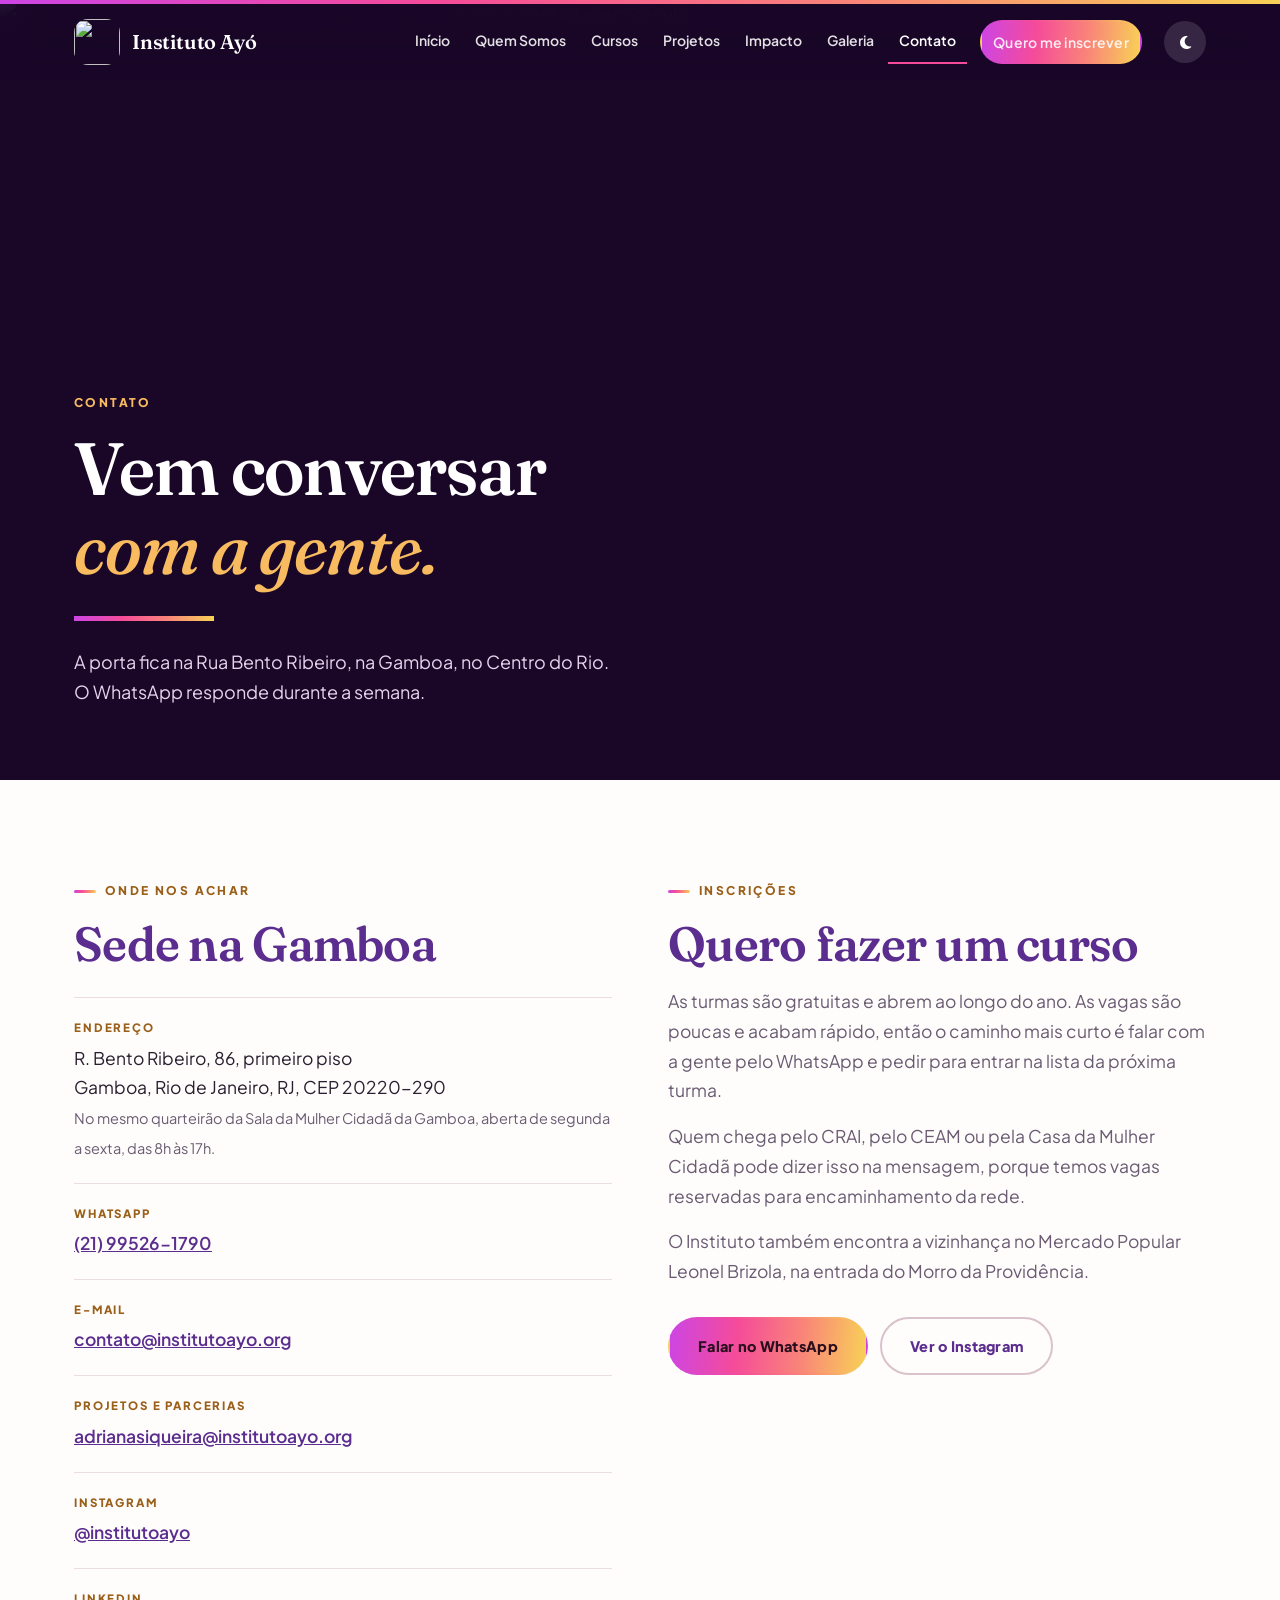
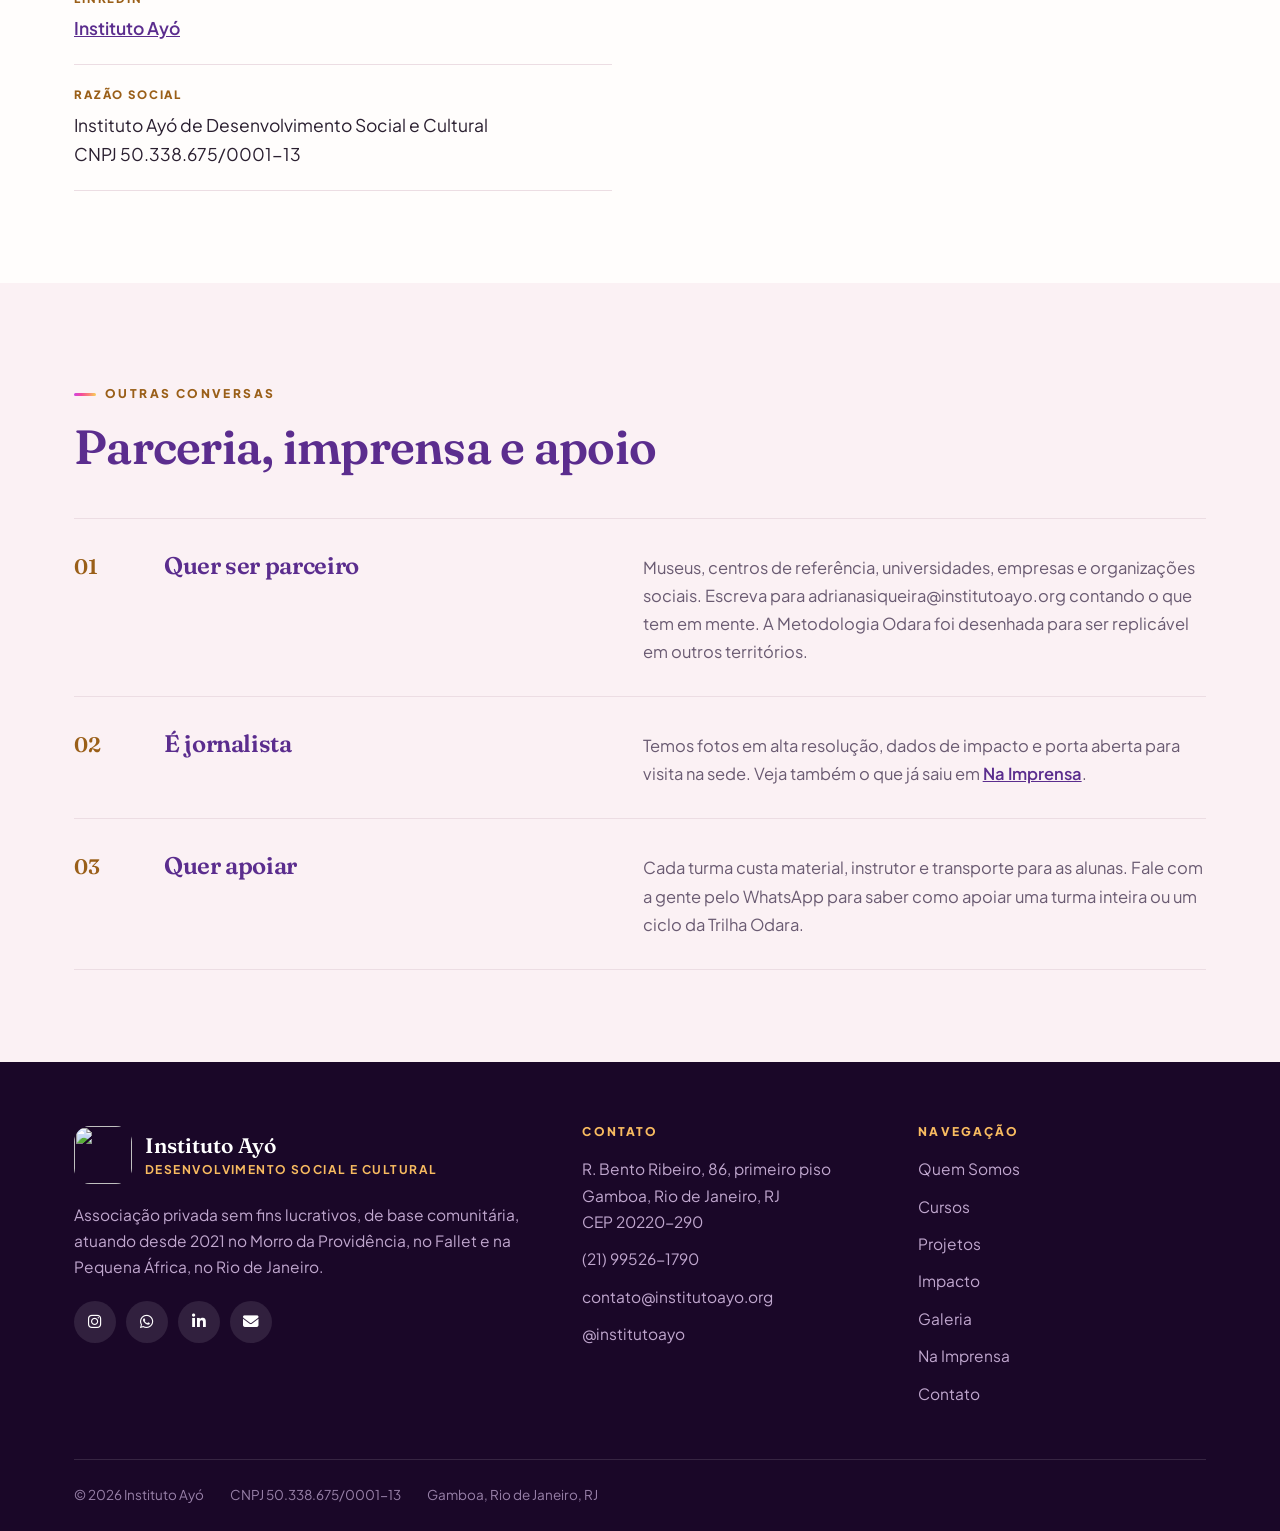
==== contato.html @ ba57f15f "Paginas, estilo, dados e configuracao do site" ====
<!DOCTYPE html>
<html lang="pt-BR">
<head>
<meta charset="UTF-8">
<meta name="viewport" content="width=device-width, initial-scale=1.0">
<title>Contato · Instituto Ayó</title>
<meta name="description" content="Fale com o Instituto Ayó. Sede na Rua Bento Ribeiro, 86, Gamboa, Centro do Rio de Janeiro. Inscrições nas turmas gratuitas pelo WhatsApp e pelo Instagram.">
<meta property="og:title" content="Contato · Instituto Ayó">
<meta property="og:description" content="Fale com o Instituto Ayó. Sede na Rua Bento Ribeiro, 86, Gamboa, Centro do Rio de Janeiro. Inscrições nas turmas gratuitas pelo WhatsApp e pelo Instagram.">
<meta property="og:image" content="https://www.institutoayo.org/img/institucional/sala-roda.jpg">
<meta property="og:type" content="website">
<meta property="og:locale" content="pt_BR">
<link rel="icon" type="image/png" href="img/marca/favicon.png">
<link rel="apple-touch-icon" href="img/marca/logo-ayo-180.png">
<link rel="preconnect" href="https://fonts.googleapis.com">
<link rel="preconnect" href="https://fonts.gstatic.com" crossorigin>
<link href="https://fonts.googleapis.com/css2?family=Fraunces:ital,opsz,wght@0,9..144,400..700;1,9..144,400..600&family=Plus+Jakarta+Sans:wght@400;500;600;700;800&display=swap" rel="stylesheet">
<link rel="stylesheet" href="https://cdnjs.cloudflare.com/ajax/libs/font-awesome/6.5.2/css/all.min.css">
<script>(function(){try{var t=localStorage.getItem('ayo-tema')||'claro';document.documentElement.setAttribute('data-tema',t);}catch(e){}})();</script>
<link rel="stylesheet" href="style.css?v=20260914a">
<noscript><style>.surge{opacity:1;transform:none}.sobe{opacity:1;transform:none}</style></noscript>
</head>
<body>
<header class="topo">
  <div class="env">
    <a class="marca" href="index.html">
      <img src="img/marca/logo-ayo-circulo.png" alt="" width="46" height="46">
      <b>Instituto Ayó</b>
    </a>
    <nav class="menu" id="menu">
      <a href="index.html">Início</a>
      <a href="sobre.html">Quem Somos</a>
      <a href="cursos.html">Cursos</a>
      <a href="projetos.html">Projetos</a>
      <a href="impacto.html">Impacto</a>
      <a href="galeria.html">Galeria</a>
      <a class="ativo" href="contato.html">Contato</a>
      <a class="botao botao--sol botao--pequeno" href="contato.html#inscricao">Quero me inscrever</a>
    </nav>
    <div class="topo-acoes">
      <button class="tema-btn" type="button" aria-label="Mudar o tema"></button>
      <button class="menu-btn" type="button" aria-label="Abrir o menu" aria-expanded="false" aria-controls="menu"><span></span></button>
    </div>
  </div>
</header>

<section class="abertura abertura--interna">
  <div class="abertura-foto">
    <img src="img/institucional/sala-roda.jpg" alt="Roda de conversa na sala do Instituto Ayó, com participantes sentadas em círculo" fetchpriority="high">
  </div>
  <div class="env">
    <div class="abertura-texto">
      <span class="olho olho--claro sobe d1">Contato</span>
      <h1><span class="sobe d2">Vem conversar</span> <em class="sobe d4">com a gente.</em></h1>
      <div class="risco" aria-hidden="true"></div>
      <p class="chamada sobe d7">A porta fica na Rua Bento Ribeiro, na Gamboa, no Centro do Rio. O WhatsApp responde durante a semana.</p>
    </div>
  </div>
</section>

<section class="secao">
  <div class="env">
    <div class="contato-grade">
      <div class="surge">
        <span class="olho">Onde nos achar</span>
        <h2 class="titulo-secao">Sede na Gamboa</h2>
        <ul class="contato-lista">
          <li><b>Endereço</b>R. Bento Ribeiro, 86, primeiro piso<br>Gamboa, Rio de Janeiro, RJ, CEP 20220-290<br><span style="color:var(--texto-suave);font-size:14.5px">No mesmo quarteirão da Sala da Mulher Cidadã da Gamboa, aberta de segunda a sexta, das 8h às 17h.</span></li>
          <li><b>WhatsApp</b><a href="https://wa.me/5521995261790" target="_blank" rel="noopener">(21) 99526-1790</a></li>
          <li><b>E-mail</b><a href="mailto:contato@institutoayo.org">contato@institutoayo.org</a></li>
          <li><b>Projetos e parcerias</b><a href="mailto:adrianasiqueira@institutoayo.org">adrianasiqueira@institutoayo.org</a></li>
          <li><b>Instagram</b><a href="https://www.instagram.com/institutoayo/" target="_blank" rel="noopener">@institutoayo</a></li>
          <li><b>LinkedIn</b><a href="https://www.linkedin.com/company/instituto-ayo" target="_blank" rel="noopener">Instituto Ayó</a></li>
          <li><b>Razão social</b>Instituto Ayó de Desenvolvimento Social e Cultural<br>CNPJ 50.338.675/0001-13</li>
        </ul>
      </div>
      <div class="surge" id="inscricao">
        <span class="olho">Inscrições</span>
        <h2 class="titulo-secao">Quero fazer um curso</h2>
        <p style="color:var(--texto-suave);margin-top:18px">As turmas são gratuitas e abrem ao longo do ano. As vagas são poucas e acabam rápido, então o caminho mais curto é falar com a gente pelo WhatsApp e pedir para entrar na lista da próxima turma.</p>
        <p style="color:var(--texto-suave);margin-top:16px">Quem chega pelo CRAI, pelo CEAM ou pela Casa da Mulher Cidadã pode dizer isso na mensagem, porque temos vagas reservadas para encaminhamento da rede.</p>
        <p style="color:var(--texto-suave);margin-top:16px">O Instituto também encontra a vizinhança no Mercado Popular Leonel Brizola, na entrada do Morro da Providência.</p>
        <div class="abertura-botoes" style="margin-top:30px">
          <a class="botao botao--sol" href="https://wa.me/5521995261790" target="_blank" rel="noopener">Falar no WhatsApp</a>
          <a class="botao botao--linha" href="https://www.instagram.com/institutoayo/" target="_blank" rel="noopener">Ver o Instagram</a>
        </div>
      </div>
    </div>
  </div>
</section>

<section class="secao secao--alt">
  <div class="env">
    <div class="cabeca surge">
      <span class="olho">Outras conversas</span>
      <h2 class="titulo-secao">Parceria, imprensa e apoio</h2>
    </div>
    <div class="areas surge">
      <article class="area">
        <b>01</b>
        <h3>Quer ser parceiro</h3>
        <p>Museus, centros de referência, universidades, empresas e organizações sociais. Escreva para adrianasiqueira@institutoayo.org contando o que tem em mente. A Metodologia Odara foi desenhada para ser replicável em outros territórios.</p>
      </article>
      <article class="area">
        <b>02</b>
        <h3>É jornalista</h3>
        <p>Temos fotos em alta resolução, dados de impacto e porta aberta para visita na sede. Veja também o que já saiu em <a href="imprensa.html" style="color:var(--roxo);font-weight:600">Na Imprensa</a>.</p>
      </article>
      <article class="area">
        <b>03</b>
        <h3>Quer apoiar</h3>
        <p>Cada turma custa material, instrutor e transporte para as alunas. Fale com a gente pelo WhatsApp para saber como apoiar uma turma inteira ou um ciclo da Trilha Odara.</p>
      </article>
    </div>
  </div>
</section>

<footer class="rodape">
  <div class="env">
    <div class="rodape-grade">
      <div>
        <div class="rodape-marca">
          <img src="img/marca/logo-ayo-circulo.png" alt="" width="56" height="56">
          <b>Instituto Ayó<span>Desenvolvimento social e cultural</span></b>
        </div>
        <p>Associação privada sem fins lucrativos, de base comunitária, atuando desde 2021 no Morro da Providência, no Fallet e na Pequena África, no Rio de Janeiro.</p>
        <div class="redes">
          <a href="https://www.instagram.com/institutoayo/" target="_blank" rel="noopener" aria-label="Instagram do Instituto Ayó"><i class="fab fa-instagram" aria-hidden="true"></i></a>
          <a href="https://wa.me/5521995261790" target="_blank" rel="noopener" aria-label="WhatsApp do Instituto Ayó"><i class="fab fa-whatsapp" aria-hidden="true"></i></a>
          <a href="https://www.linkedin.com/company/instituto-ayo" target="_blank" rel="noopener" aria-label="LinkedIn do Instituto Ayó"><i class="fab fa-linkedin-in" aria-hidden="true"></i></a>
          <a href="mailto:contato@institutoayo.org" aria-label="E-mail do Instituto Ayó"><i class="fas fa-envelope" aria-hidden="true"></i></a>
        </div>
      </div>
      <div>
        <h4>Contato</h4>
        <ul>
          <li>R. Bento Ribeiro, 86, primeiro piso<br>Gamboa, Rio de Janeiro, RJ<br>CEP 20220-290</li>
          <li><a href="https://wa.me/5521995261790" target="_blank" rel="noopener">(21) 99526-1790</a></li>
          <li><a href="mailto:contato@institutoayo.org">contato@institutoayo.org</a></li>
          <li><a href="https://www.instagram.com/institutoayo/" target="_blank" rel="noopener">@institutoayo</a></li>
        </ul>
      </div>
      <div>
        <h4>Navegação</h4>
        <ul>
          <li><a href="sobre.html">Quem Somos</a></li>
          <li><a href="cursos.html">Cursos</a></li>
          <li><a href="projetos.html">Projetos</a></li>
          <li><a href="impacto.html">Impacto</a></li>
          <li><a href="galeria.html">Galeria</a></li>
          <li><a href="imprensa.html">Na Imprensa</a></li>
          <li><a href="contato.html">Contato</a></li>
        </ul>
      </div>
    </div>
    <div class="rodape-base">
      <span>&copy; <span class="ano-atual">2026</span> Instituto Ayó</span>
      <span>CNPJ 50.338.675/0001-13</span>
      <span>Gamboa, Rio de Janeiro, RJ</span>
    </div>
  </div>
</footer>

<div class="lightbox" role="dialog" aria-modal="true" aria-label="Foto ampliada">
  <button class="lightbox-fechar" type="button" aria-label="Fechar">&times;</button>
  <figure><img alt=""><figcaption></figcaption></figure>
</div>

<script src="dados.js?v=20260914a"></script>
<script src="script.js?v=20260914a"></script>
</body>
</html>
---- style.css ----
/* ============================================================
   style.css — Instituto Ayó de Desenvolvimento Social e Cultural
   www.institutoayo.org

   As cores saíram dos pixels da logo original.
     Magenta   #CC45E5   topo do degradê
     Pink      #F54B9A
     Coral     #F98379
     Âmbar     #F8BB60
     Amarelo   #F8D256   base do degradê
     Roxo      #5B2D8E   estrutura, títulos, links
     Noite     #240B38   fundos escuros
     Preto     #0A0A0A   a silhueta do morro

   Tipografia
     Fraunces           display
     Plus Jakarta Sans  texto
   ============================================================ */

*, *::before, *::after { box-sizing: border-box; }
* { margin: 0; padding: 0; }

:root {
  --magenta: #CC45E5;
  --pink:    #F54B9A;
  --coral:   #F98379;
  --ambar:   #F8BB60;
  --amarelo: #F8D256;
  --roxo:    #5B2D8E;
  --roxo-vivo: #8A2BC4;
  --roxo-fundo: #3C1560;
  --noite:   #240B38;
  --noite-2: #1A0728;

  --sol: linear-gradient(96deg, var(--magenta) 0%, var(--pink) 34%, var(--coral) 66%, var(--amarelo) 100%);

  --fundo:       #FFFDFC;
  --fundo-alt:   #FBF1F4;
  --cartao:      #FFFFFF;
  --linha:       #ECDDE3;
  --linha-forte: #D9C2CC;
  --texto:       #2A1F30;
  --texto-suave: #6A5B72;
  --ouro-tinta:  #9A5F18;

  --display: 'Fraunces', 'Iowan Old Style', Georgia, serif;
  --corpo:   'Plus Jakarta Sans', 'Segoe UI', system-ui, sans-serif;

  --topo: 76px;
  --env: 1180px;

  --raio-foto: 18px;
  --raio-bloco: 16px;
  --raio-campo: 12px;
  --contorno: 1px solid rgba(42,31,48,.10);
}

[data-tema="escuro"] {
  --roxo:        #D8B4F8;
  --roxo-vivo:   #E5C8FF;
  --roxo-fundo:  #3C1560;
  --fundo:       #170724;
  --fundo-alt:   #200B31;
  --cartao:      #2A1040;
  --linha:       #402154;
  --linha-forte: #563070;
  --texto:       #F6EDF6;
  --texto-suave: #BCA6C6;
  --ouro-tinta:  #F0C176;
  --contorno: 1px solid rgba(255,255,255,.12);
}

html { overflow-x: hidden; scroll-behavior: smooth; scroll-padding-top: calc(var(--topo) + 16px); }
body {
  overflow-x: hidden;
  background: var(--fundo);
  color: var(--texto);
  font-family: var(--corpo);
  font-size: 17.5px;
  line-height: 1.7;
  -webkit-font-smoothing: antialiased;
}
img { max-width: 100%; display: block; }
a { color: inherit; }
:focus-visible { outline: 3px solid var(--pink); outline-offset: 3px; }

/* a faixa do pôr do sol no topo da página, assinatura da marca */
body::before {
  content: ""; position: fixed; inset: 0 0 auto 0; height: 4px; z-index: 200;
  background: var(--sol);
}

.env { width: min(var(--env), 100%); margin-inline: auto; padding-inline: 24px; }
.env--estreito { width: min(780px, 100%); }

/* ============================================================
   TIPOGRAFIA
   ============================================================ */
h1, h2, h3, h4 {
  font-family: var(--display);
  font-variation-settings: 'SOFT' 30, 'WONK' 1;
  line-height: 1.07;
  font-weight: 600;
  text-wrap: balance;
  letter-spacing: -.015em;
}
h1 em, h2 em, h3 em { font-style: italic; font-weight: 500; }

.titulo-pagina { font-size: clamp(40px, 6.6vw, 78px); }
.titulo-secao  { font-size: clamp(30px, 4.4vw, 48px); color: var(--roxo); }
.titulo-secao em { color: var(--roxo-vivo); }

.olho {
  display: inline-flex; align-items: center; gap: 9px;
  font-family: var(--corpo); font-size: 12px; font-weight: 800;
  letter-spacing: .2em; text-transform: uppercase;
  color: var(--ouro-tinta); margin-bottom: 16px;
}
.olho::before {
  content: ""; width: 22px; height: 3px; border-radius: 3px; background: var(--sol);
}
.olho--claro { color: var(--ambar); }

.cabeca { max-width: 66ch; margin-bottom: 46px; }
.apoio { color: var(--texto-suave); max-width: 62ch; margin-top: 18px; font-size: 18px; }

/* ============================================================
   BOTÕES
   ============================================================ */
.botao {
  display: inline-flex; align-items: center; gap: 9px;
  font-size: 14.5px; font-weight: 800; letter-spacing: .02em;
  padding: 15px 28px; border: 2px solid transparent; border-radius: 999px;
  text-decoration: none; cursor: pointer;
  transition: background .18s, color .18s, border-color .18s;
}
.botao--sol   { background: var(--sol); color: #2B0F1E; }
.botao--sol:hover { filter: brightness(1.07); }
.botao--roxo  { background: var(--roxo); color: #fff; }
[data-tema="escuro"] .botao--roxo { color: #1A0728; }
.botao--roxo:hover { background: var(--roxo-vivo); }
.botao--linha { border-color: var(--linha-forte); color: var(--roxo); }
.botao--linha:hover { border-color: var(--roxo); }
.botao--claro { border-color: rgba(255,255,255,.6); color: #fff; }
.botao--claro:hover { background: rgba(255,255,255,.14); }
.botao--pequeno { padding: 11px 18px; font-size: 13px; }

/* link de seguir adiante, no lugar de botão em bloco de conteúdo */
.adiante {
  display: inline-flex; align-items: center; gap: 8px; margin-top: 22px;
  font-weight: 800; font-size: 15px; color: var(--roxo); text-decoration: none;
  border-bottom: 2px solid var(--pink); padding-bottom: 3px;
}
.adiante:hover { border-bottom-color: var(--roxo); }
.adiante::after { content: "→"; }

/* ============================================================
   CABEÇALHO
   ============================================================ */
.topo {
  position: fixed; inset: 4px 0 auto 0; z-index: 90; height: var(--topo);
  display: flex; align-items: center;
  background: rgba(26, 7, 40, .38);
  backdrop-filter: blur(18px); -webkit-backdrop-filter: blur(18px);
  transition: background .3s;
}
.topo.solido { background: var(--noite-2); }
.topo .env { display: flex; align-items: center; gap: 22px; }
.marca { display: flex; align-items: center; gap: 12px; text-decoration: none; margin-right: auto; }
.marca img { width: 46px; height: 46px; border-radius: 14px; }
.marca b {
  font-family: var(--display); font-size: 20px; font-weight: 600;
  color: #fff; letter-spacing: -.01em; white-space: nowrap;
}
.menu { display: flex; align-items: center; gap: 3px; }
.menu a {
  color: rgba(255,255,255,.88); text-decoration: none;
  font-size: 14px; font-weight: 600; padding: 9px 11px; white-space: nowrap;
  border-bottom: 2px solid transparent; transition: border-color .18s, color .18s;
}
.menu a:hover { color: #fff; border-bottom-color: rgba(255,255,255,.5); }
.menu a.ativo { color: #fff; border-bottom-color: var(--pink); }
.menu .botao { margin-left: 10px; border-bottom: 0; }
.topo-acoes { display: flex; align-items: center; gap: 8px; }
.tema-btn, .menu-btn {
  width: 42px; height: 42px; display: grid; place-items: center;
  background: rgba(255,255,255,.13); border: 0; border-radius: 50%;
  color: #fff; cursor: pointer; font-size: 15px;
}
.tema-btn:hover, .menu-btn:hover { background: rgba(255,255,255,.26); }
.menu-btn { display: none; }
.menu-btn span { display: block; width: 19px; height: 2px; background: #fff; position: relative; }
.menu-btn span::before, .menu-btn span::after {
  content: ""; position: absolute; left: 0; width: 19px; height: 2px; background: #fff; transition: .25s;
}
.menu-btn span::before { top: -6px; } .menu-btn span::after { top: 6px; }
.menu-btn[aria-expanded="true"] span { background: transparent; }
.menu-btn[aria-expanded="true"] span::before { top: 0; transform: rotate(45deg); }
.menu-btn[aria-expanded="true"] span::after { top: 0; transform: rotate(-45deg); }

/* ============================================================
   ABERTURA
   ============================================================ */
.abertura {
  position: relative; min-height: min(90vh, 780px);
  display: flex; align-items: flex-end; overflow: hidden; background: var(--noite-2);
}
.abertura-foto { position: absolute; inset: 0; }
.abertura-foto img {
  width: 100%; height: 100%; object-fit: cover; object-position: 50% 32%;
  animation: respira 26s ease-in-out infinite alternate;
}
@keyframes respira { from { transform: scale(1.002); } to { transform: scale(1.1); } }
.abertura-foto::after {
  content: ""; position: absolute; inset: 0;
  background:
    linear-gradient(74deg, rgba(26,7,40,.96) 0%, rgba(26,7,40,.84) 36%, rgba(26,7,40,.22) 74%, rgba(26,7,40,.44) 100%),
    linear-gradient(to top, rgba(26,7,40,.88) 0%, rgba(26,7,40,0) 44%);
}
.abertura .env { position: relative; z-index: 2; padding-block: calc(var(--topo) + 64px) 72px; }
.abertura-texto { max-width: 42ch; }
.abertura h1 { font-size: clamp(38px, 6.4vw, 74px); color: #fff; }
.abertura h1 em { color: var(--ambar); }
.abertura .risco {
  height: 5px; width: 0; background: var(--sol); margin: 28px 0 26px;
  animation: risca 1.1s cubic-bezier(.2,.7,.2,1) .95s forwards;
}
@keyframes risca { to { width: 140px; } }
.abertura p.chamada { color: #E4D4EC; font-size: 18px; max-width: 50ch; }
.abertura-botoes { display: flex; gap: 12px; flex-wrap: wrap; margin-top: 32px; }

.sobe { display: inline-block; opacity: 0; transform: translateY(28px); animation: sobe .8s cubic-bezier(.2,.7,.2,1) forwards; }
@keyframes sobe { to { opacity: 1; transform: none; } }
.d1{animation-delay:.10s} .d2{animation-delay:.22s} .d3{animation-delay:.34s} .d4{animation-delay:.46s}
.d5{animation-delay:.58s} .d6{animation-delay:.70s} .d7{animation-delay:1s} .d8{animation-delay:1.15s}

.rolar {
  position: absolute; left: 50%; bottom: 20px; transform: translateX(-50%); z-index: 3;
  color: rgba(255,255,255,.68); font-size: 11px; letter-spacing: .18em; text-transform: uppercase;
  display: flex; flex-direction: column; align-items: center; gap: 8px;
}
.rolar i { width: 1px; height: 28px; background: rgba(255,255,255,.5); animation: desce 2.2s ease-in-out infinite; }
@keyframes desce { 0%,100%{opacity:.2;transform:scaleY(.4);transform-origin:top} 50%{opacity:1;transform:scaleY(1)} }

/* ============================================================
   O HORIZONTE, a silhueta do morro que está dentro da logo
   ============================================================ */
.horizonte { display: block; width: 100%; height: auto; }
.horizonte path { fill: var(--fundo); }
.horizonte--alt path { fill: var(--fundo-alt); }
.horizonte--noite path { fill: var(--noite); }

/* ============================================================
   SEÇÕES
   ============================================================ */
.secao { padding-block: 92px; }
.secao--curta { padding-block: 58px; }
.secao--alt { background: var(--fundo-alt); }
.secao--noite { background: var(--noite); color: #EFE3F2; }
.secao--noite .titulo-secao { color: #fff; }
.secao--noite .titulo-secao em { color: var(--ambar); }
.secao--noite .apoio { color: #C5AED0; }
.secao--noite p { color: #C5AED0; }

/* faixa de números, chapada e direta */
.numeros { background: var(--noite); color: #fff; padding-block: 54px; }
.numeros-grade { display: grid; grid-template-columns: repeat(auto-fit, minmax(190px, 1fr)); gap: 34px 26px; }
.num b {
  display: block; font-family: var(--display); font-weight: 600;
  font-size: clamp(42px, 6vw, 62px); line-height: .95; letter-spacing: -.03em;
  color: var(--ambar); font-variant-numeric: tabular-nums;
}
.num span {
  display: block; margin-top: 12px; font-size: 12px; font-weight: 800;
  letter-spacing: .14em; text-transform: uppercase; color: #fff;
}
.num small { display: block; margin-top: 6px; font-size: 13.5px; color: #B79ECA; }

/* lista de áreas de atuação, tipográfica em vez de cartão */
.areas { display: grid; gap: 0; border-top: 1px solid var(--linha); }
.area {
  display: grid; grid-template-columns: 62px 1fr 1.25fr; gap: 12px 28px;
  padding-block: 30px; border-bottom: 1px solid var(--linha); align-items: baseline;
}
.area b {
  font-family: var(--display); font-size: 21px; font-weight: 600; color: var(--ouro-tinta);
  font-variant-numeric: tabular-nums;
}
.area h3 { font-size: 24px; color: var(--roxo); }
.area p { color: var(--texto-suave); font-size: 16.5px; margin: 0; }
.secao--noite .area { border-color: rgba(255,255,255,.16); }
.secao--noite .area h3 { color: #fff; }
.secao--noite .area b { color: var(--ambar); }

/* blocos de programa, imagem grande com texto embaixo */
.programas { display: grid; grid-template-columns: repeat(auto-fit, minmax(300px, 1fr)); gap: 34px; }
.programa figure { margin: 0; overflow: hidden; border-radius: var(--raio-foto); border: var(--contorno); }
.programa img { width: 100%; aspect-ratio: 4/3; object-fit: cover; transition: transform .6s ease; }
.programa:hover img { transform: scale(1.04); }
.programa .tag {
  display: inline-block; margin: 20px 0 10px; font-size: 11.5px; font-weight: 800;
  letter-spacing: .16em; text-transform: uppercase; color: var(--ouro-tinta);
}
.programa h3 { font-size: 27px; color: var(--roxo); margin-bottom: 10px; }
.programa p { color: var(--texto-suave); font-size: 16.5px; }
.programa.sem-foto figure { background: var(--sol); aspect-ratio: 4/3; border-radius: var(--raio-foto); }

/* linha de texto e foto */
.linha-foto { display: grid; grid-template-columns: 1fr 1fr; gap: 58px; align-items: center; }
.linha-foto--invertida .linha-foto-media { order: 2; }
.linha-foto-media { position: relative; margin: 0; }
.linha-foto-media img { width: 100%; aspect-ratio: 4/3; object-fit: cover; border-radius: var(--raio-foto); border: var(--contorno); }
.linha-foto-media figcaption { font-size: 13.5px; color: var(--texto-suave); margin-top: 14px; max-width: 48ch; }
.secao--noite .linha-foto-media figcaption { color: #A98FB8; }
.linha-foto h2 { margin-bottom: 20px; }
.linha-foto p + p { margin-top: 16px; }
.linha-foto p { color: var(--texto-suave); }
.selo-canto {
  position: absolute; left: 0; top: 0; background: var(--sol); color: #2B0F1E;
  font-size: 11.5px; font-weight: 800; letter-spacing: .12em; text-transform: uppercase;
  padding: 9px 16px; border-radius: var(--raio-foto) 0 var(--raio-bloco) 0;
}

/* citação */
.citacao { border-left: 4px solid; border-image: var(--sol) 1; padding-left: 30px; max-width: 60ch; }
.citacao p {
  font-family: var(--display); font-size: clamp(23px, 3.2vw, 34px); line-height: 1.3;
  font-style: italic; font-weight: 400; color: var(--texto);
}
.secao--noite .citacao p { color: #fff; }
.citacao cite {
  display: block; margin-top: 20px; font-family: var(--corpo); font-style: normal;
  font-size: 12.5px; font-weight: 800; letter-spacing: .14em; text-transform: uppercase;
  color: var(--ouro-tinta);
}
.secao--noite .citacao cite { color: var(--ambar); }

/* galeria */
.galeria { display: grid; grid-template-columns: repeat(auto-fill, minmax(250px, 1fr)); gap: 18px; }
.gal-item {
  position: relative; aspect-ratio: 3/4; overflow: hidden; padding: 0;
  border: var(--contorno); border-radius: var(--raio-foto);
  background: var(--fundo-alt); cursor: zoom-in; display: block; width: 100%; font: inherit; color: inherit;
}
.gal-item--retrato { aspect-ratio: 3/4; }
.gal-item img { width: 100%; height: 100%; object-fit: cover; transition: transform .5s ease; }
.gal-item:hover img, .gal-item:focus-visible img { transform: scale(1.05); }
.gal-item figcaption, .gal-legenda {
  position: absolute; inset: auto 0 0 0; padding: 40px 15px 14px; color: #fff;
  font-size: 13px; line-height: 1.4; text-align: left;
  background: linear-gradient(to top, rgba(18,4,28,.95) 0%, rgba(18,4,28,.6) 52%, rgba(18,4,28,0) 100%);
}
.gal-item.sem-foto::before {
  content: "Instituto Ayó"; position: absolute; inset: 0; display: grid; place-items: center;
  background: var(--sol); color: #2B0F1E; font-family: var(--display); font-size: 21px;
  border-radius: var(--raio-foto);
}

/* lightbox */
.lightbox {
  position: fixed; inset: 0; z-index: 120; display: grid; place-items: center;
  background: rgba(14,3,22,.97); padding: 26px; opacity: 0; visibility: hidden;
  transition: opacity .25s, visibility .25s;
}
.lightbox.aberto { opacity: 1; visibility: visible; }
.lightbox figure { max-width: min(1040px, 94vw); text-align: center; }
.lightbox img { max-width: 100%; max-height: 80vh; margin-inline: auto; border-radius: var(--raio-foto); }
.lightbox figcaption { color: #D6C2E4; font-size: 14px; margin-top: 14px; }
.lightbox-fechar {
  position: absolute; top: 20px; right: 22px; width: 46px; height: 46px; border: 0;
  border-radius: 50%; background: rgba(255,255,255,.15); color: #fff; font-size: 22px; cursor: pointer;
}

/* rodapé */
.rodape { background: var(--noite-2); color: #C0A7CE; padding-block: 64px 0; font-size: 15.5px; }
.rodape-grade { display: grid; grid-template-columns: 1.6fr 1fr 1fr; gap: 48px; }
.rodape h4 {
  font-family: var(--corpo); font-size: 12px; font-weight: 800; letter-spacing: .18em;
  text-transform: uppercase; color: var(--ambar); margin-bottom: 18px;
}
.rodape ul { list-style: none; display: grid; gap: 11px; }
.rodape a { text-decoration: none; }
.rodape a:hover { color: #fff; }
.rodape-marca { display: flex; align-items: center; gap: 13px; margin-bottom: 18px; }
.rodape-marca img { width: 58px; height: 58px; border-radius: 16px; }
.rodape-marca b { font-family: var(--display); font-size: 21px; color: #fff; font-weight: 600; line-height: 1.15; }
.redes { display: flex; gap: 10px; margin-top: 20px; }
.redes a { width: 42px; height: 42px; display: grid; place-items: center; border-radius: 50%; background: rgba(255,255,255,.1); color: #fff; }
.redes a:hover { background: var(--sol); color: #2B0F1E; }
.rodape-base {
  margin-top: 52px; border-top: 1px solid rgba(255,255,255,.12); padding-block: 24px;
  font-size: 13.5px; color: #9880A8; display: flex; gap: 8px 26px; flex-wrap: wrap;
}

.surge { opacity: 0; transform: translateY(24px); transition: opacity .75s ease, transform .75s cubic-bezier(.2,.7,.2,1); }
.surge.visivel { opacity: 1; transform: none; }

@media (prefers-reduced-motion: reduce) {
  *, *::before, *::after { animation: none !important; transition: none !important; }
  .surge, .sobe { opacity: 1; transform: none; }
  .abertura .risco { width: 140px; }
}

/* ============================================================
   METODOLOGIA ODARA, os cinco pilares
   ============================================================ */
.pilares { display: grid; gap: 0; counter-reset: pil; }
.pilar {
  counter-increment: pil;
  display: grid; grid-template-columns: 96px 1fr; gap: 10px 32px;
  padding-block: 34px; border-top: 1px solid rgba(255,255,255,.16); align-items: start;
}
.pilar:last-child { border-bottom: 1px solid rgba(255,255,255,.16); }
.pilar::before {
  content: counter(pil, decimal-leading-zero);
  font-family: var(--display); font-size: 34px; font-weight: 600; line-height: 1;
  color: transparent; background: var(--sol); -webkit-background-clip: text; background-clip: text;
  font-variant-numeric: tabular-nums;
}
.pilar h3 { font-size: 27px; color: #fff; margin-bottom: 8px; }
.pilar h3 span { font-family: var(--corpo); font-size: 14px; font-weight: 700; color: var(--ambar); display: block; margin-top: 6px; letter-spacing: .04em; }
.pilar p { color: #C5AED0; font-size: 16.5px; margin: 0; }

/* a trilha de doze meses */
.trilha { display: grid; grid-template-columns: repeat(auto-fit, minmax(230px, 1fr)); gap: 1px; background: var(--linha); border: 1px solid var(--linha); border-radius: var(--raio-bloco); overflow: hidden; }
.fase { background: var(--cartao); padding: 28px 26px 30px; }
.fase .quando {
  font-size: 11.5px; font-weight: 800; letter-spacing: .14em; text-transform: uppercase;
  color: var(--ouro-tinta); display: block; margin-bottom: 10px;
}
.fase h3 { font-size: 22px; color: var(--roxo); margin-bottom: 9px; }
.fase p { color: var(--texto-suave); font-size: 15.5px; margin: 0; }

/* ============================================================
   CURSOS, GALERIA, IMPRENSA
   ============================================================ */
.controles {
  display: flex; flex-wrap: wrap; gap: 14px; align-items: center;
  margin-bottom: 30px; padding-bottom: 26px; border-bottom: 1px solid var(--linha);
}
.campo {
  position: relative; display: flex; align-items: center; gap: 12px;
  background: var(--cartao); border: 1px solid var(--linha-forte);
  border-radius: 999px; padding: 0 22px; transition: border-color .18s;
}
.campo:focus-within { border-color: var(--roxo); }
.campo i { color: var(--texto-suave); font-size: 14px; }
.campo--busca { flex: 1 1 300px; min-width: 0; }
.campo input {
  flex: 1; min-width: 0; border: 0; background: none; padding: 16px 0;
  font: inherit; font-size: 15.5px; color: var(--texto);
}
.campo input::placeholder { color: var(--texto-suave); }
.campo input:focus { outline: none; }
.campo select {
  appearance: none; -webkit-appearance: none; border: 0; background: none;
  font: inherit; font-size: 15.5px; font-weight: 700; color: var(--texto);
  padding: 16px 34px 16px 0; cursor: pointer; min-width: 190px;
}
.campo select:focus { outline: none; }
.campo--escolha::after {
  content: ""; position: absolute; right: 22px; top: 50%; width: 9px; height: 9px;
  border-right: 2px solid var(--roxo); border-bottom: 2px solid var(--roxo);
  transform: translateY(-70%) rotate(45deg); pointer-events: none;
}
.campo select option { background: var(--cartao); color: var(--texto); }
.contagem { font-size: 14.5px; color: var(--texto-suave); margin-bottom: 24px; }
.vazio { padding: 56px 0; text-align: center; color: var(--texto-suave); }

.grade-cursos { display: grid; grid-template-columns: repeat(auto-fill, minmax(285px, 1fr)); gap: 30px; }
.curso figure { margin: 0; position: relative; overflow: hidden; border-radius: var(--raio-foto); border: var(--contorno); }
.curso figure img { width: 100%; aspect-ratio: 3/2; object-fit: cover; transition: transform .5s ease; }
.curso:hover figure img { transform: scale(1.04); }
.curso .eixo {
  position: absolute; left: 0; top: 0; background: var(--noite-2); color: #fff;
  font-size: 10.5px; font-weight: 800; letter-spacing: .12em; text-transform: uppercase; padding: 7px 13px;
  border-radius: var(--raio-foto) 0 var(--raio-campo) 0;
}
.curso h3 { font-size: 22px; color: var(--roxo); margin: 18px 0 8px; }
.curso p { color: var(--texto-suave); font-size: 15.5px; }
.curso .selo {
  display: block; margin-top: 14px; font-size: 12px; font-weight: 800;
  letter-spacing: .1em; text-transform: uppercase; color: var(--ouro-tinta);
}
.curso.sem-foto figure { background: var(--sol); aspect-ratio: 3/2; border-radius: var(--raio-foto); }

.clipping { display: grid; border-top: 1px solid var(--linha); }
.materia {
  display: grid; grid-template-columns: 170px 1fr auto; gap: 10px 30px; align-items: center;
  padding-block: 26px; border-bottom: 1px solid var(--linha); text-decoration: none;
}
.materia:hover h3 { color: var(--ouro-tinta); }
.materia .veiculo { font-size: 12px; font-weight: 800; letter-spacing: .14em; text-transform: uppercase; color: var(--ouro-tinta); }
.materia .data { display: block; color: var(--texto-suave); font-size: 13.5px; letter-spacing: 0; text-transform: none; font-weight: 400; margin-top: 5px; }
.materia h3 { font-size: 21px; color: var(--roxo); transition: color .18s; }
.materia--sem-link { cursor: default; }
.materia .sem-link {
  font-size: 11.5px; font-weight: 800; letter-spacing: .1em; text-transform: uppercase;
  color: var(--texto-suave); border: 1px dashed var(--linha-forte); padding: 9px 15px; white-space: nowrap;
}

.aviso {
  background: var(--fundo-alt); border-left: 4px solid; border-image: var(--sol) 1;
  padding: 24px 28px; color: var(--texto-suave); font-size: 16px; max-width: 72ch;
  border-radius: 0 var(--raio-bloco) var(--raio-bloco) 0;
}

/* rede de parceiros */
.parceiros { display: flex; flex-wrap: wrap; gap: 10px; }
.parceiro {
  border: 1px solid var(--linha-forte); padding: 11px 20px; border-radius: 999px;
  font-size: 14.5px; font-weight: 700; color: var(--texto-suave);
}
.secao--noite .parceiro { border-color: rgba(255,255,255,.2); color: #E0CFE8; }

/* faixa de chamada */
.faixa-cta { background: var(--roxo-fundo); color: #fff; padding-block: 76px; text-align: center; }
.faixa-cta h2 { color: #fff; margin-bottom: 16px; }
.faixa-cta p { color: #DCC7E8; max-width: 56ch; margin-inline: auto; }
.faixa-cta .botao { margin-top: 30px; }

/* contato */
.contato-grade { display: grid; grid-template-columns: 1fr 1fr; gap: 56px; align-items: start; }
.contato-lista { list-style: none; display: grid; gap: 0; border-top: 1px solid var(--linha); margin-top: 28px; }
.contato-lista li { padding-block: 20px; border-bottom: 1px solid var(--linha); }
.contato-lista b {
  display: block; font-size: 11.5px; letter-spacing: .16em; text-transform: uppercase;
  color: var(--ouro-tinta); margin-bottom: 6px; font-weight: 800;
}
.contato-lista a { color: var(--roxo); font-weight: 600; }

/* texto em duas colunas */
.duas-colunas { columns: 2; column-gap: 52px; }
.duas-colunas p { color: var(--texto-suave); break-inside: avoid; }
.duas-colunas p + p { margin-top: 16px; }

/* documento em destaque */
.documento { border: 1px solid var(--linha-forte); padding: 14px; background: var(--cartao); border-radius: var(--raio-bloco); }
.documento img { border-radius: 6px; }

/* ============================================================
   RESPONSIVO
   ============================================================ */
@media (max-width: 1040px) {
  .menu {
    position: fixed; inset: calc(var(--topo) + 4px) 0 auto 0;
    flex-direction: column; align-items: stretch; gap: 0;
    background: var(--noite-2); padding: 12px 24px 28px;
    transform: translateY(-12px); opacity: 0; pointer-events: none;
    transition: opacity .22s, transform .22s;
    max-height: calc(100dvh - var(--topo)); overflow-y: auto;
  }
  .menu.aberto { transform: none; opacity: 1; pointer-events: auto; }
  .menu a { padding: 15px 4px; border-bottom: 1px solid rgba(255,255,255,.1); }
  .menu a.ativo { border-bottom-color: var(--pink); }
  .menu .botao { margin: 20px 0 0; justify-content: center; }
  .menu-btn { display: grid; }
  .rodape-grade { grid-template-columns: 1fr 1fr; }
  .area { grid-template-columns: 50px 1fr; }
  .area p { grid-column: 2; }
}

@media (max-width: 840px) {
  .linha-foto { grid-template-columns: 1fr; gap: 30px; }
  .linha-foto--invertida .linha-foto-media { order: 0; }
  .secao { padding-block: 66px; }
  .rodape-grade { grid-template-columns: 1fr; gap: 38px; }
  .contato-grade { grid-template-columns: 1fr; gap: 40px; }
  .materia { grid-template-columns: 1fr; gap: 8px; }
  .materia .sem-link, .materia .botao { justify-self: start; margin-top: 10px; }
  .duas-colunas { columns: 1; }
  .pilar { grid-template-columns: 62px 1fr; gap: 8px 20px; }
}

@media (max-width: 520px) {
  body { font-size: 16.5px; }
  .env { padding-inline: 18px; }
  .marca b { font-size: 17px; }
  .marca img { width: 40px; height: 40px; }
  .abertura { min-height: min(94vh, 700px); }
  .abertura .env { padding-block: calc(var(--topo) + 44px) 60px; }
  .galeria { grid-template-columns: repeat(auto-fill, minmax(150px, 1fr)); gap: 10px; }
  .gal-item figcaption, .gal-legenda { font-size: 11.5px; padding: 30px 10px 10px; }
  .numeros-grade { grid-template-columns: 1fr 1fr; gap: 28px 16px; }
  .grade-cursos, .programas { grid-template-columns: 1fr; }
  .area { grid-template-columns: 1fr; gap: 4px; }
  .area p { grid-column: 1; }
  .rolar { display: none; }
  .abertura-botoes .botao { flex: 1 1 100%; justify-content: center; }
}

/* a marca do rodapé, com o nome curto em cima e a razão social como apoio */
.rodape-marca b span {
  display: block; font-family: var(--corpo); font-size: 12px; font-weight: 700;
  letter-spacing: .12em; text-transform: uppercase; color: var(--ambar); margin-top: 6px;
}
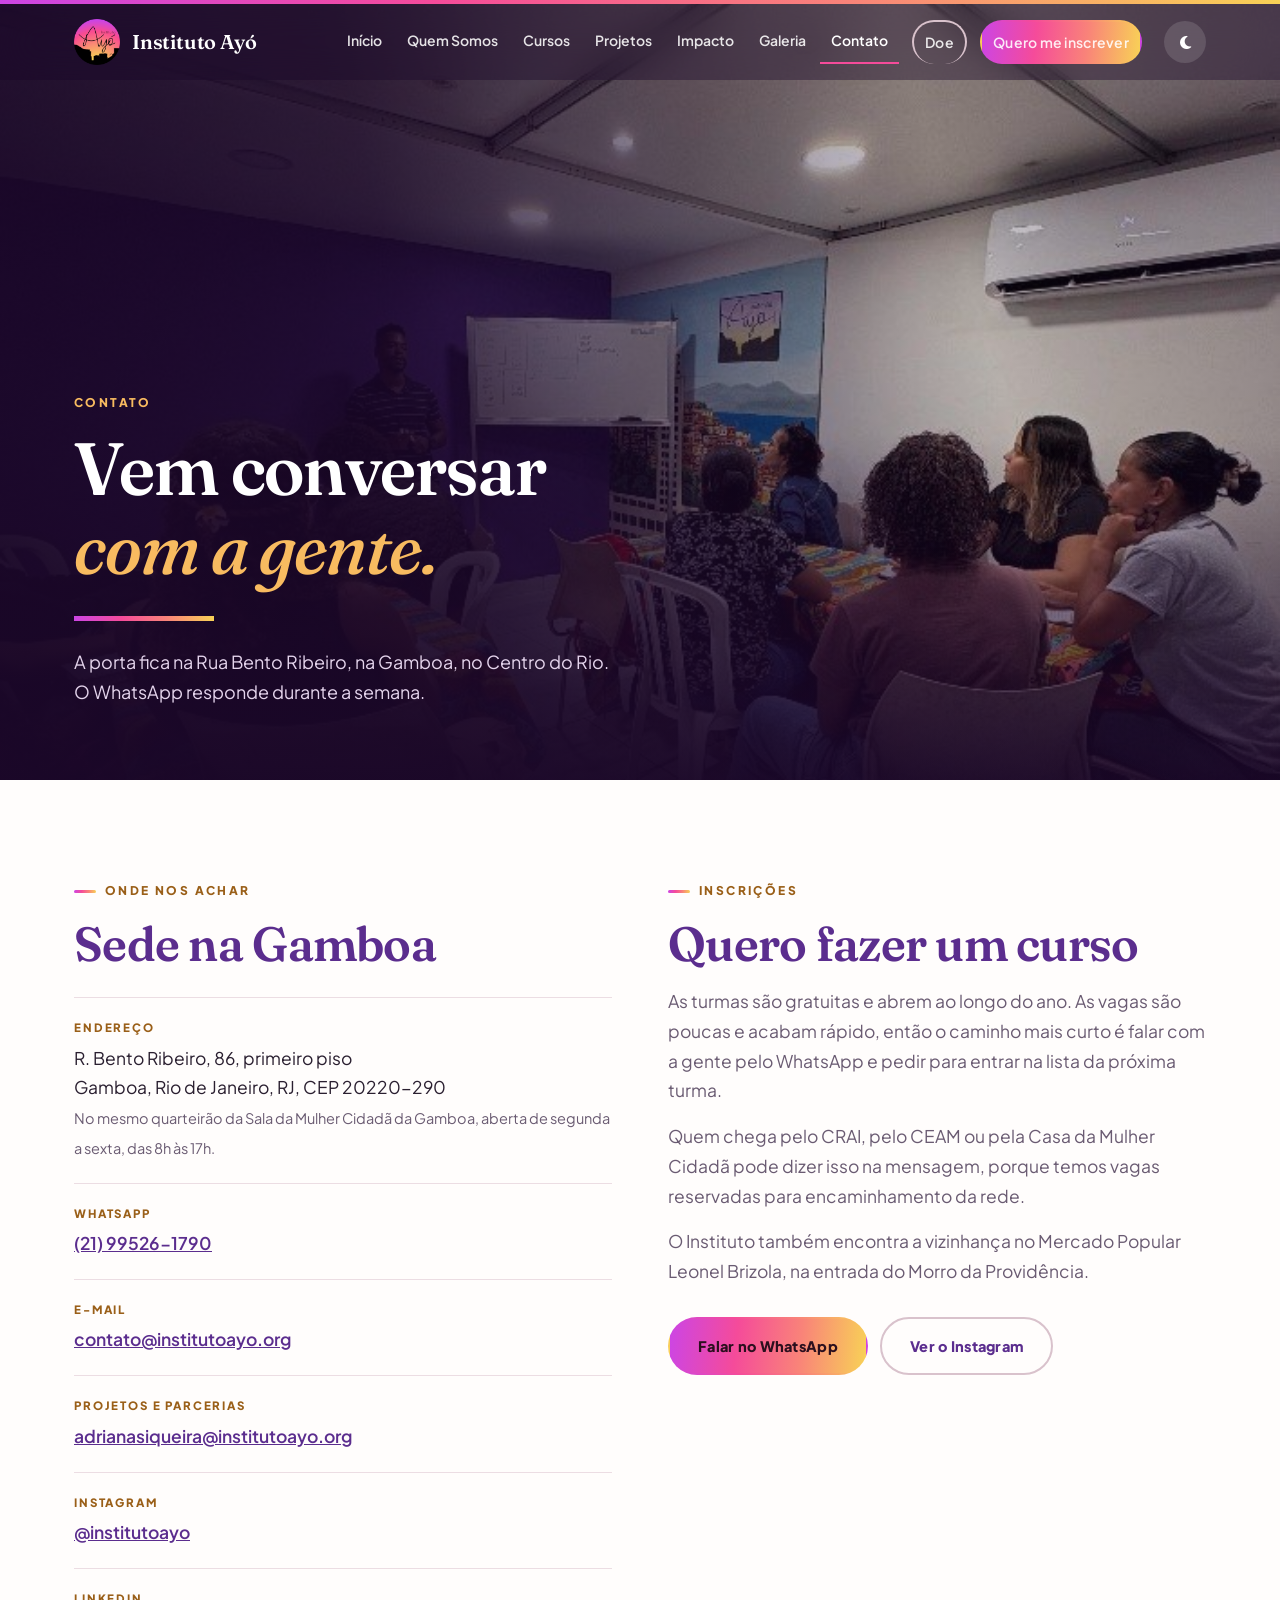
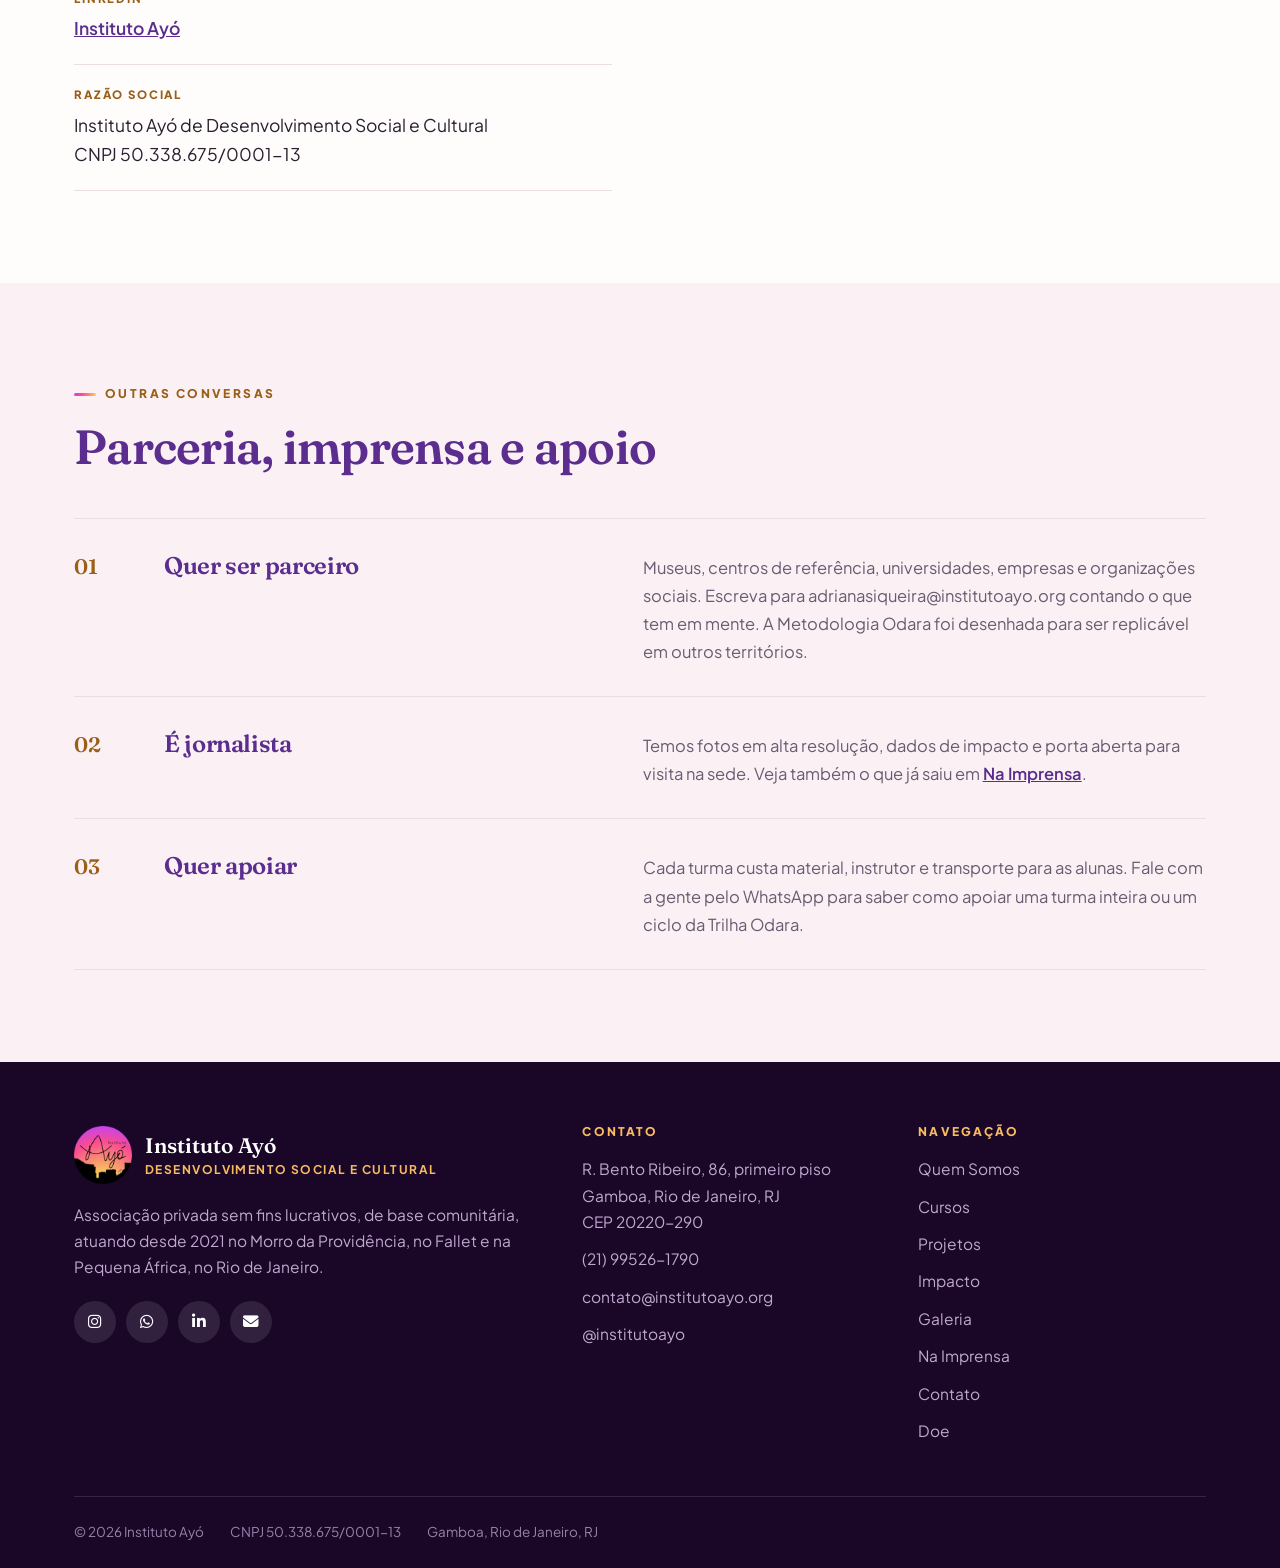
==== commit 36b5bbdf: "Pagina Doe e mural de parceiros em cartao" ====
--- a/contato.html
+++ b/contato.html
@@ -17,7 +17,7 @@
 <link href="https://fonts.googleapis.com/css2?family=Fraunces:ital,opsz,wght@0,9..144,400..700;1,9..144,400..600&family=Plus+Jakarta+Sans:wght@400;500;600;700;800&display=swap" rel="stylesheet">
 <link rel="stylesheet" href="https://cdnjs.cloudflare.com/ajax/libs/font-awesome/6.5.2/css/all.min.css">
 <script>(function(){try{var t=localStorage.getItem('ayo-tema')||'claro';document.documentElement.setAttribute('data-tema',t);}catch(e){}})();</script>
-<link rel="stylesheet" href="style.css?v=20260914a">
+<link rel="stylesheet" href="style.css?v=20260914b">
 <noscript><style>.surge{opacity:1;transform:none}.sobe{opacity:1;transform:none}</style></noscript>
 </head>
 <body>
@@ -35,6 +35,7 @@
       <a href="impacto.html">Impacto</a>
       <a href="galeria.html">Galeria</a>
       <a class="ativo" href="contato.html">Contato</a>
+      <a class="botao botao--linha botao--pequeno" href="doe.html">Doe</a>
       <a class="botao botao--sol botao--pequeno" href="contato.html#inscricao">Quero me inscrever</a>
     </nav>
     <div class="topo-acoes">
@@ -150,6 +151,7 @@
           <li><a href="galeria.html">Galeria</a></li>
           <li><a href="imprensa.html">Na Imprensa</a></li>
           <li><a href="contato.html">Contato</a></li>
+          <li><a href="doe.html">Doe</a></li>
         </ul>
       </div>
     </div>
@@ -166,7 +168,7 @@
   <figure><img alt=""><figcaption></figcaption></figure>
 </div>
 
-<script src="dados.js?v=20260914a"></script>
-<script src="script.js?v=20260914a"></script>
+<script src="dados.js?v=20260914b"></script>
+<script src="script.js?v=20260914b"></script>
 </body>
 </html>
--- a/style.css
+++ b/style.css
@@ -216,6 +216,13 @@
   background:
     linear-gradient(74deg, rgba(26,7,40,.96) 0%, rgba(26,7,40,.84) 36%, rgba(26,7,40,.22) 74%, rgba(26,7,40,.44) 100%),
     linear-gradient(to top, rgba(26,7,40,.88) 0%, rgba(26,7,40,0) 44%);
+}
+.abertura--marca { min-height: min(64vh, 520px); background: var(--roxo-fundo); }
+.abertura--marca::before {
+  content: ""; position: absolute; inset: 0;
+  background:
+    radial-gradient(118% 92% at 84% 14%, rgba(204,69,229,.40) 0%, rgba(204,69,229,0) 58%),
+    radial-gradient(92% 84% at 6% 104%, rgba(248,187,96,.20) 0%, rgba(248,187,96,0) 62%);
 }
 .abertura .env { position: relative; z-index: 2; padding-block: calc(var(--topo) + 64px) 72px; }
 .abertura-texto { max-width: 42ch; }
@@ -506,12 +513,47 @@
 }
 
 /* rede de parceiros */
-.parceiros { display: flex; flex-wrap: wrap; gap: 10px; }
+.parceiros { display: grid; grid-template-columns: repeat(auto-fill, minmax(164px, 1fr)); gap: 14px; }
 .parceiro {
-  border: 1px solid var(--linha-forte); padding: 11px 20px; border-radius: 999px;
-  font-size: 14.5px; font-weight: 700; color: var(--texto-suave);
-}
-.secao--noite .parceiro { border-color: rgba(255,255,255,.2); color: #E0CFE8; }
+  display: flex; align-items: center; justify-content: center; text-align: center;
+  min-height: 98px; padding: 18px 14px; background: var(--fundo-alt);
+  border: var(--contorno); border-radius: var(--raio-bloco);
+  transition: border-color .25s ease, transform .25s ease;
+}
+.parceiro:hover { border-color: var(--linha-forte); transform: translateY(-2px); }
+.parceiro img {
+  max-height: 54px; max-width: 100%; width: auto; height: auto; object-fit: contain;
+  filter: grayscale(1); opacity: .78; transition: filter .25s ease, opacity .25s ease;
+}
+.parceiro:hover img { filter: none; opacity: 1; }
+.parceiro b { font-size: 13.5px; font-weight: 700; line-height: 1.35; color: var(--texto-suave); }
+.parceiro img + b { display: none; }
+.parceiro.sem-foto img { display: none; }
+.parceiro.sem-foto b { display: block; }
+.secao--noite .parceiro { background: rgba(255,255,255,.05); border-color: rgba(255,255,255,.16); }
+.secao--noite .parceiro b { color: #E0CFE8; }
+
+/* pagina doe */
+.doe-grade { display: grid; grid-template-columns: 1fr 1fr; gap: 52px; align-items: start; }
+.cartao-doar {
+  border: var(--contorno); border-radius: var(--raio-bloco);
+  background: var(--fundo-alt); padding: 30px 28px 26px;
+}
+.cartao-doar h3 { font-size: 23px; color: var(--roxo); margin-bottom: 6px; }
+.cartao-doar > p { color: var(--texto-suave); font-size: 15.5px; margin-bottom: 18px; }
+.cartao-doar .contato-lista { margin-top: 0; }
+.cartao-doar .contato-lista li:last-child { border-bottom: 0; padding-bottom: 4px; }
+.cartao-doar .contato-lista li { display: flex; gap: 14px; align-items: center; justify-content: space-between; }
+.cartao-doar .contato-lista li > div { min-width: 0; }
+.cartao-doar .contato-lista span { font-size: 17px; font-weight: 600; word-break: break-word; }
+.pix-chave { font-size: 24px; letter-spacing: .01em; }
+.copiar {
+  border: 1px solid var(--linha-forte); background: transparent; color: var(--roxo);
+  border-radius: 999px; padding: 8px 16px; font: inherit; font-size: 13px; font-weight: 700;
+  cursor: pointer; white-space: nowrap; transition: background .2s ease, color .2s ease, border-color .2s ease;
+}
+.copiar:hover { border-color: var(--roxo); }
+.copiar.feito { border-color: var(--roxo); background: var(--roxo); color: #fff; }
 
 /* faixa de chamada */
 .faixa-cta { background: var(--roxo-fundo); color: #fff; padding-block: 76px; text-align: center; }
